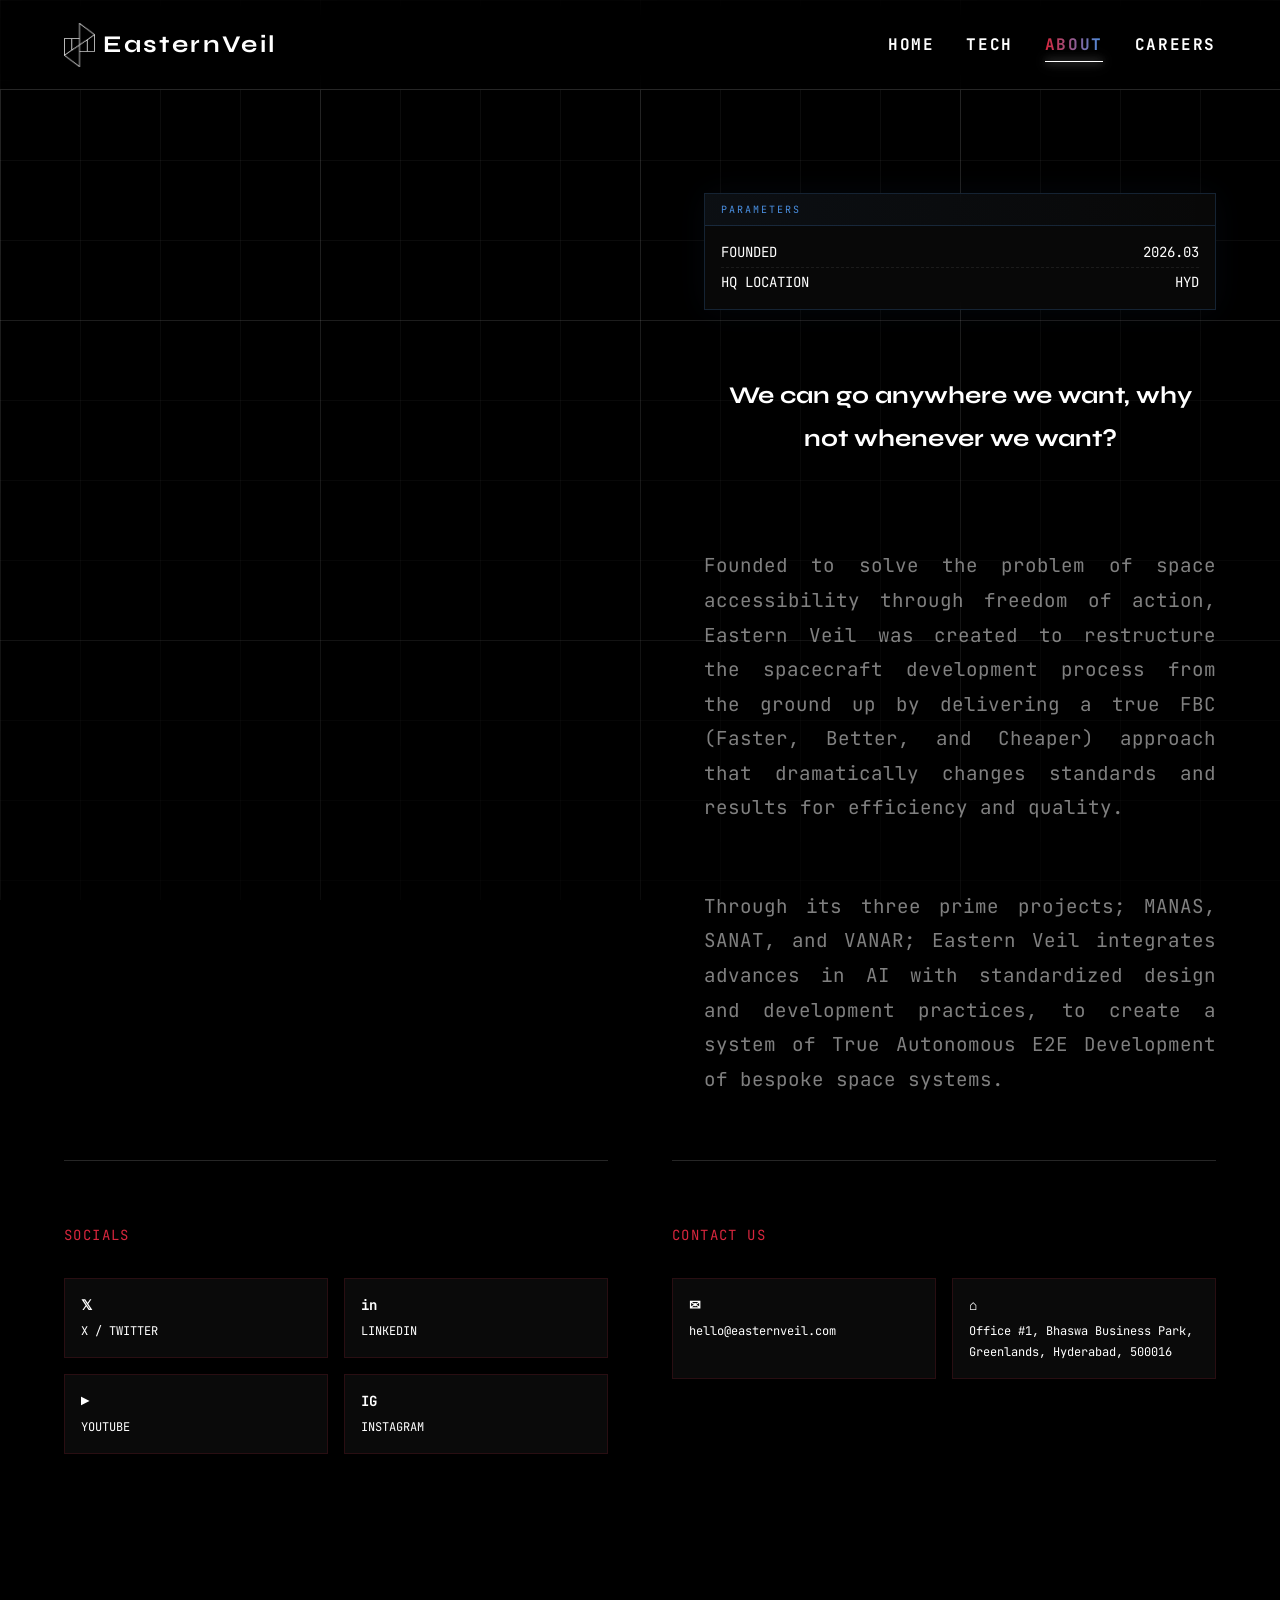
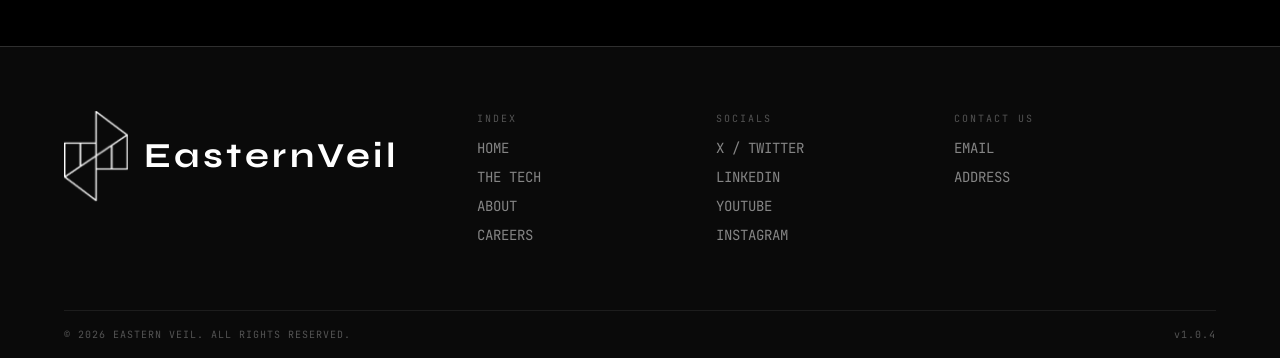
==== about.html @ 97154f91 "Initial commit" ====
<!DOCTYPE html>
<html lang="en">
<head>
    <meta charset="UTF-8">
    <link rel="icon" type="image/png" href="assets/logo.png">
    <meta name="viewport" content="width=device-width, initial-scale=1.0">
    <title>About - Eastern Veil</title>
    
    <!-- Typography -->
    <link rel="preconnect" href="https://fonts.googleapis.com">
    <link rel="preconnect" href="https://fonts.gstatic.com" crossorigin>
    <link href="https://fonts.googleapis.com/css2?family=JetBrains+Mono:wght@400;700&family=Syne:wght@400;700;800&display=swap" rel="stylesheet">
    
    <link rel="stylesheet" href="styles.css">
    <style>
        .about-main-grid {
            display: grid;
            grid-template-columns: 1fr 1fr;
            gap: var(--space-2xl);
            max-width: 1300px;
            margin: 0 auto;
            padding: calc(var(--space-2xl) + 60px) var(--space-xl) var(--space-xl);
        }

        .about-left {
            display: flex;
            flex-direction: column;
            gap: var(--space-lg);
        }

        .about-right {
            display: flex;
            flex-direction: column;
            gap: var(--space-xl);
            padding-top: 5px; /* Perfect visual alignment with the Origin title */
        }

        .about-title {
            font-size: clamp(3rem, 6vw, 6rem);
            margin-bottom: 0;
            border-bottom: none;
            padding-bottom: 0;
            z-index: 10;
        }

        .globe-container {
            width: 100%;
            max-width: 600px;
            aspect-ratio: 1;
            position: relative;
            z-index: 5;
        }

        .globe-container canvas {
            width: 100%;
            height: 100%;
            cursor: grab;
            display: block;
            border-radius: 50%;
        }

        .globe-container::after {
            content: '';
            position: absolute;
            top: 50%;
            left: 50%;
            transform: translate(-50%, -50%);
            width: 95%;
            height: 95%;
            border-radius: 50%;
            /* Thin, bright white atmosphere aura */
            box-shadow: 0 0 50px 10px rgba(255, 255, 255, 0.5), 
                        inset 0 0 30px 10px rgba(255, 255, 255, 0.4);
            z-index: -1;
            pointer-events: none;
        }

        .globe-container canvas:active {
            cursor: grabbing;
        }

        @media (max-width: 900px) {
            .about-main-grid {
                grid-template-columns: 1fr;
                text-align: center;
            }
            .about-left, .about-right {
                align-items: center;
            }
            .about-title {
                border-bottom: 2px solid var(--border-color);
                width: 100%;
                padding-bottom: var(--space-sm);
            }
            .about-right {
                padding-top: 0;
            }
        }

        .about-meta {
            position: sticky;
            top: 100px;
            display: flex;
            flex-direction: column;
            gap: var(--space-lg);
            height: max-content;
        }

        .meta-group {
            border: 1px solid rgba(74, 144, 226, 0.2);
            box-shadow: 0 0 30px rgba(74, 144, 226, 0.05);
            background: rgba(10, 10, 10, 0.8);
            backdrop-filter: blur(8px);
        }

        .meta-header {
            padding: var(--space-sm) var(--space-md);
            border-bottom: 1px solid rgba(74, 144, 226, 0.2);
            background: linear-gradient(90deg, rgba(74, 144, 226, 0.05), transparent);
            color: var(--accent-blue);
            font-size: 10px;
            letter-spacing: 0.2em;
        }

        .meta-content {
            padding: var(--space-md);
            display: flex;
            flex-direction: column;
            gap: var(--space-xs);
        }

        .meta-row {
            display: flex;
            justify-content: space-between;
            border-bottom: 1px dashed var(--border-subtle);
            padding-bottom: 4px;
        }

        .meta-row:last-child {
            border-bottom: none;
            padding-bottom: 0;
        }

        .about-text {
            display: flex;
            flex-direction: column;
            gap: var(--space-xl);
            font-family: var(--font-display);
            font-size: 1.2rem;
            line-height: 1.8;
            color: var(--text-muted);
        }

        .about-text p:first-child {
            font-size: 1.8rem;
            color: var(--text-primary);
            font-weight: 700;
        }

        .team-section {
            padding-top: var(--space-xl);
            border-top: 1px solid var(--border-color);
        }
        
        .team-title {
            font-family: var(--font-mono);
            font-size: 14px;
            color: var(--accent-red);
            letter-spacing: 0.1em;
            margin-bottom: var(--space-lg);
        }

        .team-grid {
            display: grid;
            grid-template-columns: repeat(auto-fill, minmax(200px, 1fr));
            gap: var(--space-md);
        }

        .team-member {
            border: 1px solid rgba(215, 38, 61, 0.15);
            padding: var(--space-md);
            background: var(--bg-surface);
            transition: all 0.2s;
        }
        
        .team-member:hover {
            background: var(--bg-surface-elevated);
            border-color: rgba(215, 38, 61, 0.3);
            box-shadow: inset 0 0 20px rgba(215, 38, 61, 0.05);
        }

        .member-name {
            color: var(--text-primary);
            font-weight: 700;
            display: block;
            margin-bottom: 4px;
        }

        .member-role {
            font-size: 12px;
        }

        @media (max-width: 768px) {
            .about-grid {
                grid-template-columns: 1fr;
            }
            .about-meta {
                position: static;
            }
        }
    </style>
</head>
<body>
    <div class="grid-overlay"></div>

    <nav-section></nav-section>

    <main>
        <section class="about-main-grid">
            <globe-section></globe-section>

            <div class="about-right">
                <about-parameters></about-parameters>
                <about-description></about-description>
            </div>
        </section>

        <section style="max-width: 1300px; margin: 0 auto; padding: 0 var(--space-xl) var(--space-xl);">
            <about-socials></about-socials>
        </section>
    </main>

    <footer-section></footer-section>

    <!-- Component Modules -->
    <script type="module" src="components/NavSection.js"></script>
    <script type="module" src="components/GlobeSection.js"></script>
    <script type="module" src="components/AboutParameters.js"></script>
    <script type="module" src="components/AboutDescription.js"></script>
    <script type="module" src="components/AboutSocials.js"></script>
    <script type="module" src="components/FooterSection.js"></script>

    <!-- Core Interaction Scripts -->
    <script src="main.js"></script>
    <script src="cursor.js"></script>
</body>
</html>
---- styles.css ----
/* ==========================================================================
   Eastern Veil - Design System
   Inspired by @srotimi_ui aesthetic
   ========================================================================== */

:root {
    /* Color Palette */
    --bg-base: #000000;
    --bg-surface: #0a0a0a;
    --bg-surface-elevated: #111111;
    
    --grid-line: rgba(255, 255, 255, 0.05);
    --grid-line-strong: rgba(255, 255, 255, 0.1);
    
    --text-primary: #ffffff;
    --text-muted: rgba(255, 255, 255, 0.5);
    --text-dim: rgba(255, 255, 255, 0.3);
    
    --accent-red: #d7263d;
    --accent-red-glow: rgba(215, 38, 61, 0.3);
    --accent-blue: #4a90e2;
    --accent-blue-glow: rgba(74, 144, 226, 0.3);
    
    --border-color: rgba(255, 255, 255, 0.15);
    --border-subtle: rgba(255, 255, 255, 0.08);

    /* Typography */
    --font-display: 'Syne', sans-serif;
    --font-mono: 'JetBrains Mono', monospace;
    
    /* Spacing */
    --space-xs: 4px;
    --space-sm: 8px;
    --space-md: 16px;
    --space-lg: 32px;
    --space-xl: 64px;
    --space-2xl: 128px;
    
    /* Grid Size */
    --grid-size: 80px;
    
    /* Transitions */
    --transition-fast: 150ms ease-out;
    --transition-base: 300ms ease-out;
    --transition-slow: 600ms cubic-bezier(0.16, 1, 0.3, 1);
}

/* ==========================================================================
   Reset & Base Styles
   ========================================================================== */

* {
    margin: 0;
    padding: 0;
    box-sizing: border-box;
}

body {
    background-color: var(--bg-base);
    color: var(--text-primary);
    font-family: var(--font-mono);
    font-size: 14px;
    line-height: 1.5;
    -webkit-font-smoothing: antialiased;
    -moz-osx-font-smoothing: grayscale;
    overflow-x: hidden;
    position: relative;
    min-height: 100vh;
}

/* ==========================================================================
   Grid Background (Stephen's signature)
   ========================================================================== */

.grid-overlay {
    position: fixed;
    top: 0;
    left: 0;
    width: 100vw;
    height: 100vh;
    pointer-events: none;
    z-index: -1;
    background-size: var(--grid-size) var(--grid-size);
    background-image: 
        linear-gradient(to right, var(--grid-line) 1px, transparent 1px),
        linear-gradient(to bottom, var(--grid-line) 1px, transparent 1px);
    mask-image: linear-gradient(to bottom, rgba(0,0,0,1) 0%, rgba(0,0,0,0.3) 100%);
    -webkit-mask-image: linear-gradient(to bottom, rgba(0,0,0,1) 0%, rgba(0,0,0,0.3) 100%);
}

/* Add stronger markers at intersections */
.grid-overlay::after {
    content: '';
    position: absolute;
    top: 0;
    left: 0;
    width: 100%;
    height: 100%;
    background-size: calc(var(--grid-size) * 4) calc(var(--grid-size) * 4);
    background-image: 
        linear-gradient(to right, var(--grid-line-strong) 1px, transparent 1px),
        linear-gradient(to bottom, var(--grid-line-strong) 1px, transparent 1px);
}

/* ==========================================================================
   Typography Utilities
   ========================================================================== */

h1, h2, h3, h4, h5, h6 {
    font-family: var(--font-display);
    font-weight: 700;
    letter-spacing: -0.02em;
}

a {
    color: var(--text-primary);
    text-decoration: none;
    transition: color var(--transition-fast);
}

a:hover {
    color: var(--accent-red);
}

.accent-blue { color: var(--accent-blue); }
.accent-red { color: var(--accent-red); }

/* ==========================================================================
   Navigation
   ========================================================================== */

.main-nav {
    position: fixed;
    top: 0;
    left: 0;
    width: 100%;
    height: 90px;
    background: rgba(0, 0, 0, 0.8);
    backdrop-filter: blur(12px);
    -webkit-backdrop-filter: blur(12px);
    border-bottom: 1px solid var(--border-color);
    z-index: 100;
}

.nav-container {
    display: flex;
    justify-content: space-between;
    align-items: center;
    height: 100%;
    padding: 0 var(--space-xl);
    max-width: 1600px;
    margin: 0 auto;
}

.logo {
    display: flex;
    align-items: center;
    gap: var(--space-sm);
    font-weight: 700;
    letter-spacing: 0.1em;
    font-size: 1.5rem;
}

.nav-logo-img {
    height: 44px;
    width: auto;
    mix-blend-mode: screen; /* Drops the black background, keeps the white lines */
}

.nav-links {
    display: flex;
    gap: var(--space-lg);
}

.nav-links a {
    letter-spacing: 0.1em;
    position: relative;
    padding: var(--space-xs) 0;
    font-weight: 700;
    font-size: 1rem;
    
    background: linear-gradient(90deg, var(--accent-red) 0%, var(--accent-blue) 50%, #fff 50%, #fff 100%);
    background-size: 200% auto;
    background-position: 100% center;
    color: transparent;
    -webkit-background-clip: text;
    background-clip: text;
    transition: background-position 0.4s ease-out, text-shadow 0.4s ease-out;
}

.nav-links a:hover {
    background-position: 0% center;
    text-shadow: 0 0 15px rgba(215, 38, 61, 0.4);
}

.nav-links a.active {
    background: linear-gradient(90deg, var(--accent-red) 0%, var(--accent-blue) 100%);
    background-size: 100% auto;
    color: transparent;
    -webkit-background-clip: text;
    background-clip: text;
}

.nav-links a.active::after {
    content: '';
    position: absolute;
    bottom: -1px;
    left: 0;
    width: 100%;
    height: 1px;
    background: #fff;
    box-shadow: 0 0 8px rgba(255, 255, 255, 0.8), 0 0 15px rgba(255, 255, 255, 0.4);
}

/* ==========================================================================
   Hero Section
   ========================================================================== */

.hero {
    position: relative;
    height: 100vh;
    display: flex;
    align-items: center;
    justify-content: center;
    overflow: hidden;
}

#nebula-canvas {
    position: absolute;
    top: 0;
    left: 0;
    width: 100%;
    height: 100%;
    z-index: 0;
}



.hero-content {
    position: relative;
    z-index: 10;
    text-align: center;
    max-width: 1000px;
    padding: 0 var(--space-lg);
    display: flex;
    flex-direction: column;
    align-items: center;
    gap: var(--space-xl);
}

.hero-top-meta {
    display: flex;
    gap: var(--space-xl);
    color: var(--text-muted);
    font-size: 12px;
    letter-spacing: 0.1em;
    border: 1px solid var(--border-subtle);
    padding: var(--space-sm) var(--space-md);
    background: rgba(0,0,0,0.4);
    backdrop-filter: blur(4px);
}

.hero-title {
    font-size: clamp(3rem, 7vw, 6rem);
    line-height: 1.1;
    display: flex;
    flex-direction: column;
    text-shadow: 0 4px 24px rgba(0,0,0,0.5);
}

.hero-title .word {
    opacity: 0;
    display: inline-block;
    animation: revealWord 0.6s cubic-bezier(0.2, 0.8, 0.2, 1) forwards;
}

@keyframes revealWord {
    0% { opacity: 0; transform: translateY(20px); filter: blur(8px); }
    100% { opacity: 1; transform: translateY(0); filter: blur(0); }
}

.word.w1 { animation-delay: 0.3s; }
.word.w2 { animation-delay: 0.6s; }
.word.w3 { animation-delay: 0.8s; }
.word.w4 { animation-delay: 1.0s; }
.word.w5 { animation-delay: 1.3s; }
.word.w6 { animation-delay: 1.5s; }
.word.w7 { animation-delay: 1.7s; }

.hero-title .highlight {
    display: inline-block;
}

.hero-title .highlight .word {
    background: linear-gradient(to right, #fff, var(--text-muted));
    -webkit-background-clip: text;
    -webkit-text-fill-color: transparent;
    background-clip: text;
}

/* ==========================================================================
   Comet Buffer Animation
   ========================================================================== */

.comet-target {
    position: relative;
    display: inline-block;
}

.comet-buffer {
    position: absolute;
    bottom: -15px; /* Sits underneath the target line */
    left: 0;
    width: 100%;
    height: 2px;
    background: rgba(255, 255, 255, 0.04);
}

.comet-line {
    position: absolute;
    top: 0;
    left: 0;
    height: 100%;
    width: 100%;
    background: linear-gradient(90deg, transparent, var(--accent-red) 70%, #fff 100%);
    transform-origin: left;
    transform: scaleX(0);
    animation: cometDraw 1.5s cubic-bezier(0.4, 0, 0.2, 1) forwards;
    animation-delay: 2.3s; /* Waits for word 'Light.' (1.7s + 0.6s duration) */
}

.comet-head {
    position: absolute;
    top: -2px; /* Centers 6px head on 2px track */
    left: 0;
    width: 6px;
    height: 6px;
    background: #fff;
    border-radius: 50%;
    box-shadow: 0 0 15px 5px var(--accent-blue), 0 0 30px 10px rgba(215, 38, 61, 0.8);
    opacity: 0;
    animation: cometShoot 1.5s cubic-bezier(0.4, 0, 0.2, 1) forwards;
    animation-delay: 2.3s;
}

@keyframes cometDraw {
    0% { transform: scaleX(0); opacity: 0; }
    15% { opacity: 1; }
    100% { transform: scaleX(1); opacity: 1; }
}

@keyframes cometShoot {
    0% { left: 0%; opacity: 0; }
    15% { opacity: 1; }
    100% { left: 100%; opacity: 0; display: none; }
}

/* ==========================================================================
   Section Panels (Stephen's Style)
   ========================================================================== */

.section-panel {
    padding: var(--space-xl);
    max-width: 1400px;
    margin: 0 auto;
    position: relative;
}

.panel-container {
    border: 1px solid #ffffff;
    box-shadow: 0 0 60px rgba(255, 255, 255, 0.05), inset 0 0 30px rgba(255, 255, 255, 0.02);
    background: var(--bg-surface);
    position: relative;
}

.panel-header {
    display: grid;
    grid-template-columns: auto 1fr auto;
    border-bottom: 1px solid #ffffff;
    padding: var(--space-md);
    background: linear-gradient(90deg, rgba(255, 255, 255, 0.05), transparent);
    font-size: 12px;
    letter-spacing: 0.1em;
}

.panel-header > span {
    padding: 0 var(--space-md);
}

.panel-id { color: var(--text-muted); border-right: 1px solid var(--border-color); }
.panel-title { color: var(--text-primary); }
.panel-status { color: var(--accent-red); border-left: 1px solid var(--border-color); }

.panel-body {
    padding: var(--space-xl);
}

/* ==========================================================================
   Mission Section
   ========================================================================== */

.mission-text {
    font-size: clamp(2rem, 4vw, 3rem);
    max-width: 800px;
    margin-bottom: var(--space-xl);
    line-height: 1.2;
}

.mission-grid {
    display: grid;
    grid-template-columns: repeat(auto-fit, minmax(280px, 1fr));
    gap: 1px; /* Borders via background */
    background: rgba(255, 255, 255, 0.2);
    border: 1px solid #ffffff;
}

.grid-card {
    background: var(--bg-surface);
    padding: var(--space-lg);
    transition: all var(--transition-base);
    position: relative;
}

.grid-card:hover {
    background: var(--bg-surface-elevated);
    box-shadow: inset 0 0 40px rgba(255, 255, 255, 0.08);
}

.card-header {
    display: flex;
    align-items: center;
    gap: var(--space-sm);
    margin-bottom: var(--space-md);
    color: var(--text-primary);
}

.card-header h3 {
    font-family: var(--font-mono);
    font-size: 14px;
    letter-spacing: 0.1em;
}

.card-icon {
    font-size: 18px;
}

.grid-card p {
    color: var(--text-muted);
}

/* ==========================================================================
   News Section (SEC 02)
   ========================================================================== */


.news-carousel {
    width: 100%;
    overflow: hidden;
    padding: var(--space-md) 0;
    position: relative;
}

/* Gradients on edges to blend the scrolling */
.news-carousel::before, .news-carousel::after {
    content: '';
    position: absolute;
    top: 0;
    bottom: 0;
    width: 100px;
    z-index: 2;
    pointer-events: none;
}
.news-carousel::before { left: 0; background: linear-gradient(to right, var(--bg-surface), transparent); }
.news-carousel::after { right: 0; background: linear-gradient(to left, var(--bg-surface), transparent); }

.news-track {
    display: flex;
    gap: var(--space-lg);
    width: max-content;
    animation: marquee 40s linear infinite;
}

.news-track:hover {
    animation-play-state: paused;
}

@keyframes marquee {
    0% { transform: translateX(0); }
    100% { transform: translateX(calc(-50% - (var(--space-lg) / 2))); }
}

.news-card {
    flex: 0 0 300px;
    display: flex;
    flex-direction: column;
    border: 1px solid #ffffff;
    background: var(--bg-surface);
    transition: all var(--transition-base);
    text-decoration: none;
    position: relative;
    overflow: hidden;
}

.news-card:hover {
    background: var(--bg-surface-elevated);
    box-shadow: inset 0 0 40px rgba(255, 255, 255, 0.08), 0 0 20px rgba(255, 255, 255, 0.1);
    transform: translateY(-2px);
}

.news-image-wrapper {
    width: 100%;
    height: 160px;
    position: relative;
    border-bottom: 1px solid #ffffff;
    overflow: hidden;
}

.news-image-wrapper img {
    width: 100%;
    height: 100%;
    object-fit: cover;
    filter: grayscale(80%) contrast(1.2);
    transition: filter var(--transition-slow), transform var(--transition-slow);
}

.news-card:hover .news-image-wrapper img {
    filter: grayscale(0%) contrast(1.1);
    transform: scale(1.05);
}

.news-overlay {
    position: absolute;
    inset: 0;
    background-image: 
        linear-gradient(to right, rgba(255, 255, 255, 0.1) 1px, transparent 1px),
        linear-gradient(to bottom, rgba(255, 255, 255, 0.1) 1px, transparent 1px);
    background-size: 20px 20px;
    pointer-events: none;
    mix-blend-mode: overlay;
}

.news-content {
    padding: var(--space-md) var(--space-md) var(--space-lg);
    display: flex;
    flex-direction: column;
    justify-content: center;
    gap: var(--space-sm);
}

.news-meta {
    display: flex;
    justify-content: space-between;
    font-size: 10px;
    letter-spacing: 0.1em;
    color: var(--accent-blue);
    margin-bottom: 4px;
}

.news-title {
    font-size: 1.1rem;
    color: var(--text-primary);
    line-height: 1.4;
    min-height: 2.8em;
}

.news-action {
    margin-top: var(--space-xs);
    font-size: 10px;
    letter-spacing: 0.1em;
    color: var(--text-muted);
    transition: color var(--transition-base);
}

.news-card:hover .news-action {
    color: var(--accent-red);
}

/* ==========================================================================
   Footer
   ========================================================================== */

.main-footer {
    border-top: 1px solid var(--border-color);
    padding: var(--space-xl) var(--space-xl) var(--space-md);
    background: var(--bg-surface);
    margin-top: var(--space-2xl);
}

.footer-grid {
    display: grid;
    grid-template-columns: 2fr 1fr 1fr 1.5fr;
    gap: var(--space-xl);
    max-width: 1400px;
    margin: 0 auto;
    margin-bottom: var(--space-xl);
}

.footer-col {
    display: flex;
    flex-direction: column;
    gap: var(--space-sm);
}

.footer-logo {
    font-weight: 700;
    letter-spacing: 0.1em;
    font-size: 1.2rem;
    margin-bottom: var(--space-xs);
}

.footer-col p {
    color: var(--text-muted);
}

.col-title {
    color: var(--text-dim);
    font-size: 10px;
    letter-spacing: 0.2em;
    margin-bottom: var(--space-xs);
}

.footer-col a {
    color: var(--text-muted);
}

.footer-col a:hover {
    color: var(--text-primary);
}

.footer-bottom {
    display: flex;
    justify-content: space-between;
    border-top: 1px solid var(--border-subtle);
    padding-top: var(--space-md);
    color: var(--text-dim);
    font-size: 10px;
    letter-spacing: 0.1em;
    max-width: 1400px;
    margin: 0 auto;
}

/* ==========================================================================
   Animations
   ========================================================================== */

@keyframes scroll {
    0% { transform: translateY(-100%); }
    100% { transform: translateY(100%); }
}

.fade-up {
    opacity: 0;
    transform: translateY(20px);
    transition: opacity 0.8s ease-out, transform 0.8s ease-out;
}

.fade-up.visible {
    opacity: 1;
    transform: translateY(0);
}

.delay-1 { transition-delay: 100ms; }
.delay-2 { transition-delay: 200ms; }
.delay-3 { transition-delay: 300ms; }
.delay-4 { transition-delay: 400ms; }

@media (prefers-reduced-motion: reduce) {
    *, ::before, ::after {
        animation-duration: 0.01ms !important;
        animation-iteration-count: 1 !important;
        transition-duration: 0.01ms !important;
        scroll-behavior: auto !important;
    }
    .fade-up {
        opacity: 1;
        transform: none;
    }
}

/* ==========================================================================
   Breakpoints
   ========================================================================== */

@media (min-width: 768px) {
    /* (Desktop specific styles) */
}

@media (max-width: 768px) {
    .footer-grid {
        grid-template-columns: 1fr;
    }
    
    .nav-links {
        display: none; /* In a real app, add mobile menu toggle */
    }
}
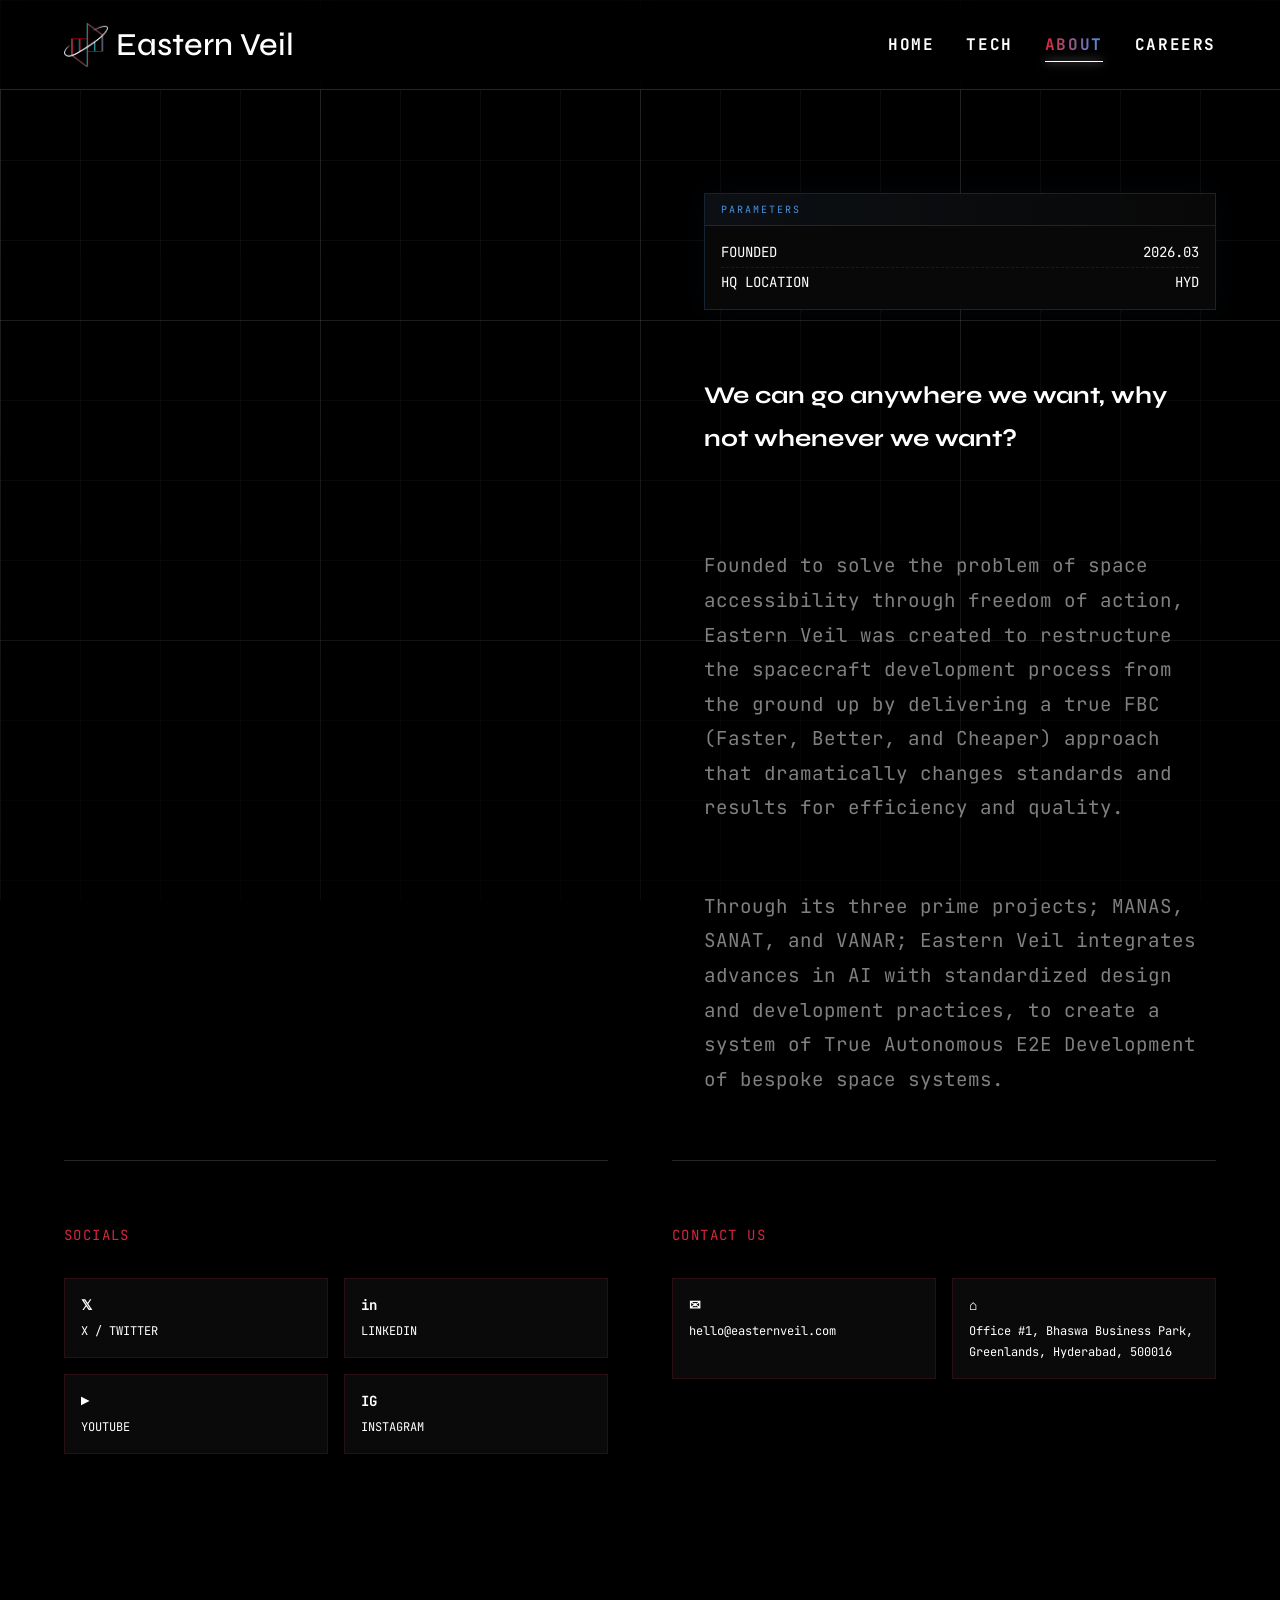
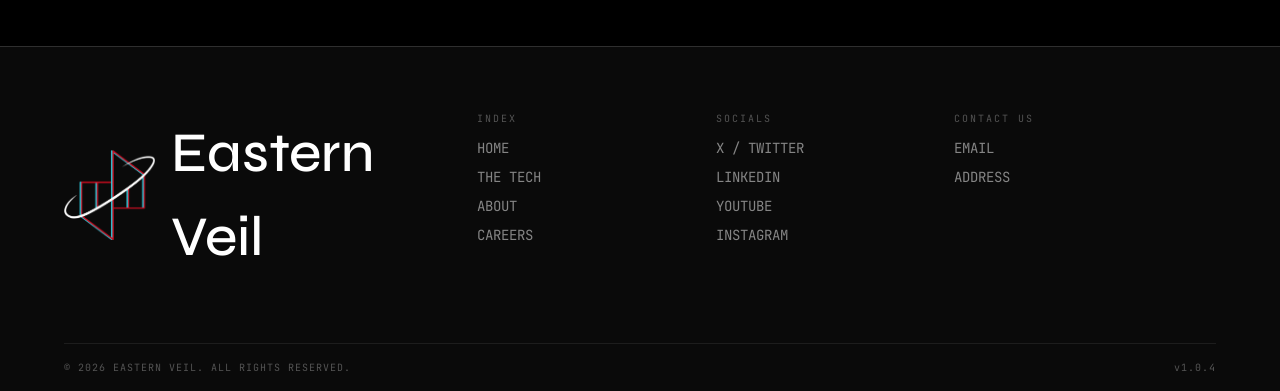
==== commit 0a49bcac: "UI Redesign: Mobile responsive adjustments and cosmetic polish" ====
--- a/about.html
+++ b/about.html
@@ -84,8 +84,12 @@
                 grid-template-columns: 1fr;
                 text-align: center;
             }
-            .about-left, .about-right {
+            .about-left {
                 align-items: center;
+            }
+            about-parameters {
+                display: block;
+                width: 100%;
             }
             .about-title {
                 border-bottom: 2px solid var(--border-color);
@@ -200,12 +204,21 @@
             font-size: 12px;
         }
 
+        .socials-grid {
+            display: grid;
+            grid-template-columns: 1fr 1fr;
+            gap: var(--space-xl);
+        }
+
         @media (max-width: 768px) {
             .about-grid {
                 grid-template-columns: 1fr;
             }
             .about-meta {
                 position: static;
+            }
+            .socials-grid {
+                grid-template-columns: 1fr;
             }
         }
     </style>
--- a/styles.css
+++ b/styles.css
@@ -156,9 +156,15 @@
     display: flex;
     align-items: center;
     gap: var(--space-sm);
-    font-weight: 700;
-    letter-spacing: 0.1em;
-    font-size: 1.5rem;
+    font-weight: 500;
+    letter-spacing: normal;
+    font-size: 2rem;
+    transition: all var(--transition-fast);
+}
+
+.logo:hover {
+    color: var(--text-primary);
+    text-shadow: 0 0 8px rgba(255, 255, 255, 0.8), 0 0 15px rgba(255, 255, 255, 0.6);
 }
 
 .nav-logo-img {
@@ -408,7 +414,7 @@
 
 .mission-grid {
     display: grid;
-    grid-template-columns: repeat(auto-fit, minmax(280px, 1fr));
+    grid-template-columns: repeat(auto-fit, minmax(min(100%, 280px), 1fr));
     gap: 1px; /* Borders via background */
     background: rgba(255, 255, 255, 0.2);
     border: 1px solid #ffffff;
@@ -682,15 +688,111 @@
    ========================================================================== */
 
 @media (min-width: 768px) {
-    /* (Desktop specific styles) */
+    .mobile-menu-btn {
+        display: none;
+    }
 }
 
 @media (max-width: 768px) {
+    /* Layout & Spacing */
+    .section-panel {
+        padding: var(--space-lg) var(--space-md);
+    }
+    
+    .hero-title {
+        font-size: clamp(2.5rem, 10vw, 4rem);
+    }
+    
+    .hero-top-meta {
+        font-size: 10px;
+        padding: var(--space-xs) var(--space-sm);
+        flex-wrap: wrap;
+        justify-content: center;
+    }
+    
+    .hero-content {
+        padding: 0 var(--space-md);
+        gap: var(--space-lg);
+    }
+    
+    /* Footer */
     .footer-grid {
-        grid-template-columns: 1fr;
+        grid-template-columns: repeat(3, 1fr);
+        gap: var(--space-lg);
+    }
+    
+    .footer-col:first-child {
+        grid-column: 1 / -1;
+        margin-bottom: var(--space-md);
+    }
+    
+    .footer-col:first-child > div {
+        justify-content: center;
+    }
+    
+    .main-footer {
+        padding: var(--space-lg) var(--space-md) var(--space-md);
+    }
+    
+    /* Navigation Dropdown */
+    .mobile-menu-btn {
+        display: flex;
+        flex-direction: column;
+        justify-content: space-between;
+        width: 30px;
+        height: 20px;
+        background: transparent;
+        border: none;
+        cursor: pointer;
+        z-index: 110;
+        padding: 0;
+    }
+    
+    .mobile-menu-btn .bar {
+        height: 2px;
+        width: 100%;
+        background-color: var(--text-primary);
+        border-radius: 2px;
+        transition: all 0.3s ease;
+    }
+    
+    .mobile-menu-btn.is-open .line1 {
+        transform: translateY(9px) rotate(45deg);
+    }
+    .mobile-menu-btn.is-open .line2 {
+        opacity: 0;
+    }
+    .mobile-menu-btn.is-open .line3 {
+        transform: translateY(-9px) rotate(-45deg);
     }
     
     .nav-links {
-        display: none; /* In a real app, add mobile menu toggle */
-    }
-}
+        position: fixed;
+        top: 90px;
+        left: 0;
+        width: 100%;
+        background: rgba(0, 0, 0, 0.95);
+        backdrop-filter: blur(16px);
+        -webkit-backdrop-filter: blur(16px);
+        border-bottom: 1px solid var(--border-color);
+        flex-direction: column;
+        padding: var(--space-xl) var(--space-lg);
+        gap: var(--space-xl);
+        transform: translateY(-150%);
+        opacity: 0;
+        visibility: hidden;
+        transition: all var(--transition-base);
+        z-index: 105;
+        align-items: center;
+    }
+    
+    .nav-links.is-open {
+        transform: translateY(0);
+        opacity: 1;
+        visibility: visible;
+    }
+    
+    .nav-links a {
+        font-size: 1.2rem;
+    }
+}
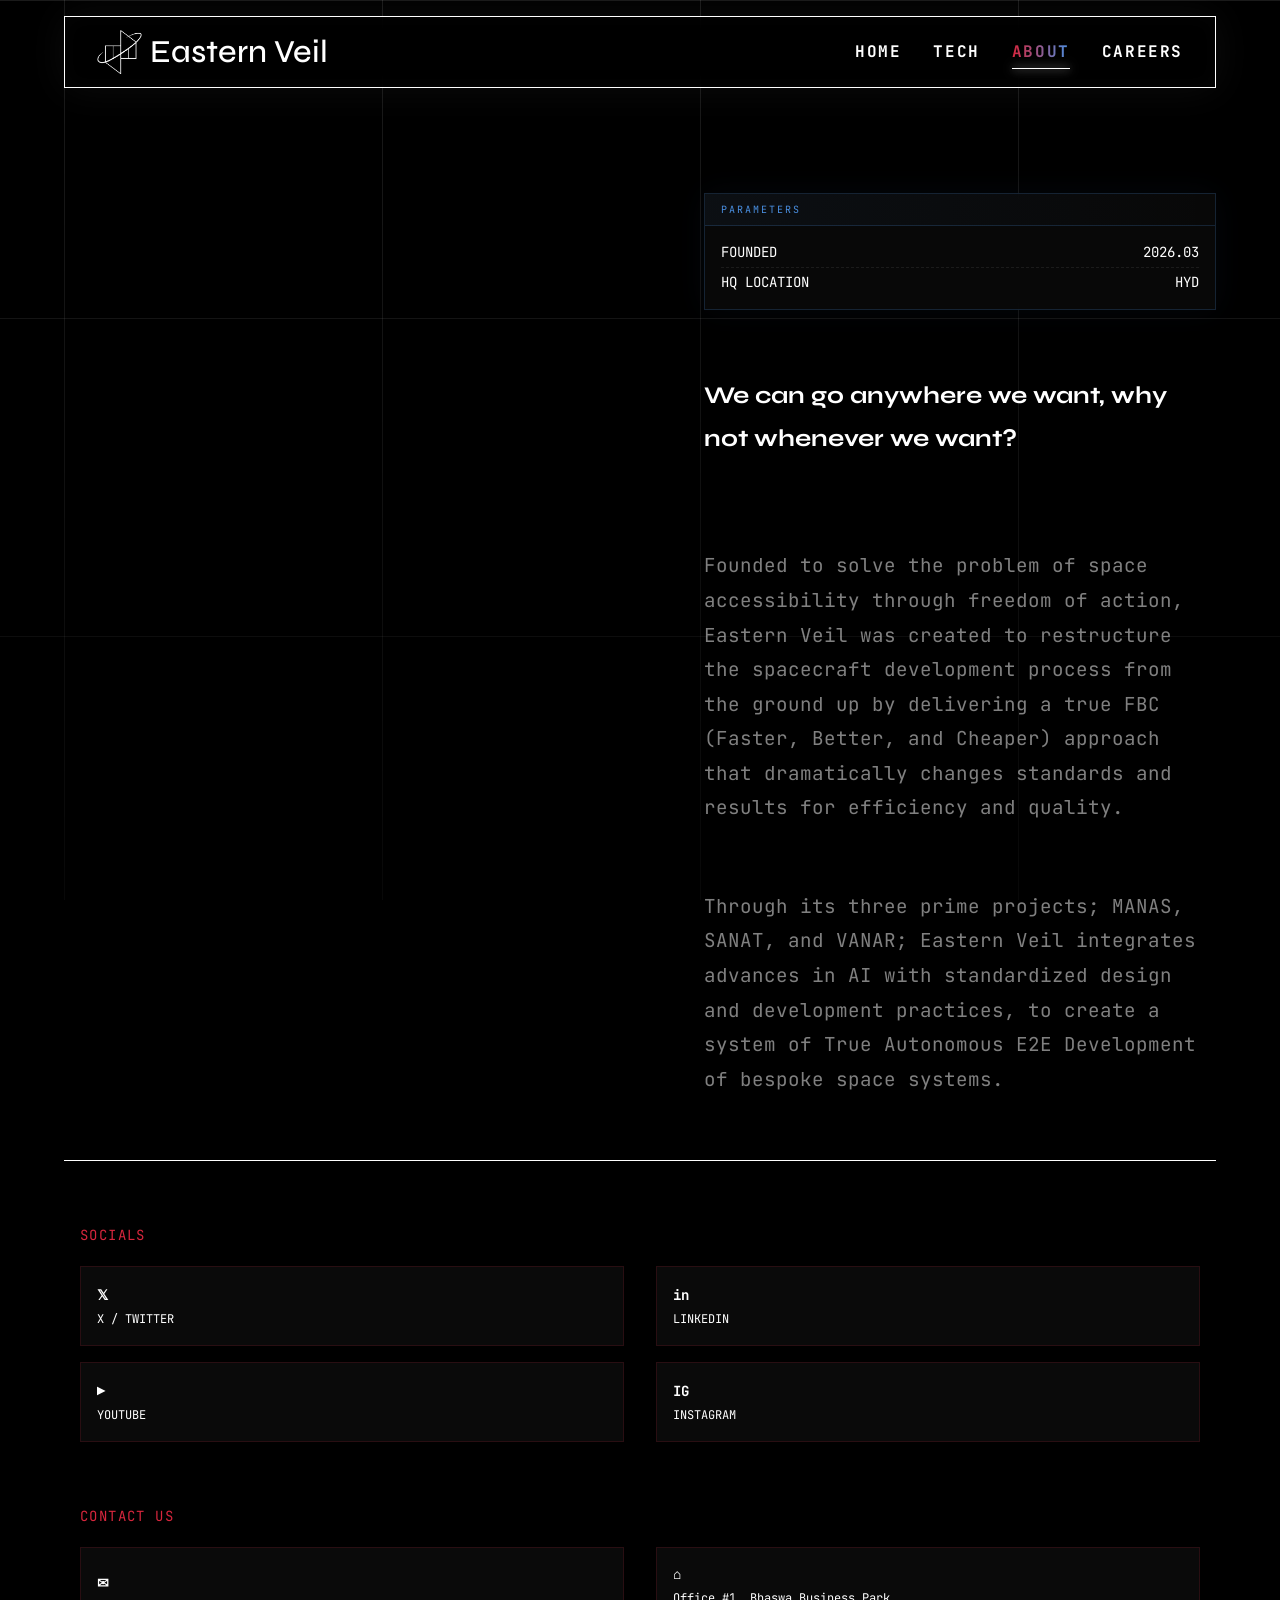
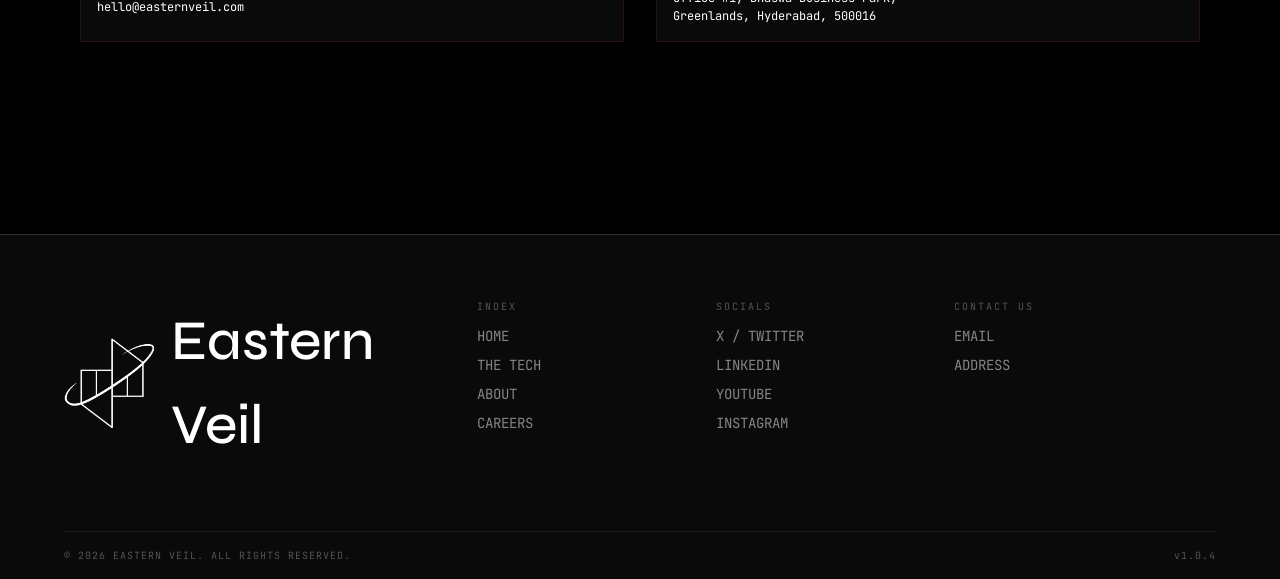
==== commit b1e848ef: "Frontend layout, styling, and animation improvements" ====
--- a/about.html
+++ b/about.html
@@ -161,30 +161,44 @@
             font-weight: 700;
         }
 
-        .team-section {
+        .socials-master-grid {
+            display: grid;
+            grid-template-columns: 636px 636px;
+            border-top: 1px solid #ffffff;
             padding-top: var(--space-xl);
-            border-top: 1px solid var(--border-color);
-        }
-        
+            justify-content: center;
+        }
+
+        .socials-block {
+            display: grid;
+            grid-template-columns: 318px 318px;
+            row-gap: var(--space-md);
+            align-content: start;
+        }
+
         .team-title {
             font-family: var(--font-mono);
             font-size: 14px;
             color: var(--accent-red);
             letter-spacing: 0.1em;
-            margin-bottom: var(--space-lg);
-        }
-
-        .team-grid {
-            display: grid;
-            grid-template-columns: repeat(auto-fill, minmax(200px, 1fr));
-            gap: var(--space-md);
+            margin: 0 var(--space-md);
+            padding-bottom: var(--space-xs);
+            grid-column: 1 / -1;
         }
 
         .team-member {
             border: 1px solid rgba(215, 38, 61, 0.15);
             padding: var(--space-md);
+            margin: 0 var(--space-md);
             background: var(--bg-surface);
             transition: all 0.2s;
+            text-decoration: none;
+            cursor: pointer;
+            display: flex;
+            flex-direction: column;
+            justify-content: center;
+            height: 100%;
+            min-height: 80px;
         }
         
         .team-member:hover {
@@ -204,20 +218,18 @@
             font-size: 12px;
         }
 
-        .socials-grid {
-            display: grid;
-            grid-template-columns: 1fr 1fr;
-            gap: var(--space-xl);
-        }
-
+        @media (max-width: 1400px) {
+            .socials-master-grid {
+                grid-template-columns: 1fr;
+                gap: var(--space-xl);
+            }
+            .socials-block {
+                grid-template-columns: 1fr 1fr;
+            }
+        }
+        
         @media (max-width: 768px) {
-            .about-grid {
-                grid-template-columns: 1fr;
-            }
-            .about-meta {
-                position: static;
-            }
-            .socials-grid {
+            .socials-block {
                 grid-template-columns: 1fr;
             }
         }
@@ -238,7 +250,7 @@
             </div>
         </section>
 
-        <section style="max-width: 1300px; margin: 0 auto; padding: 0 var(--space-xl) var(--space-xl);">
+        <section style="max-width: 1400px; margin: 0 auto; padding: 0 var(--space-xl) var(--space-xl);">
             <about-socials></about-socials>
         </section>
     </main>
--- a/styles.css
+++ b/styles.css
@@ -37,7 +37,7 @@
     --space-2xl: 128px;
     
     /* Grid Size */
-    --grid-size: 80px;
+    --grid-size: 79.5px;
     
     /* Transitions */
     --transition-fast: 150ms ease-out;
@@ -53,6 +53,15 @@
     margin: 0;
     padding: 0;
     box-sizing: border-box;
+    -webkit-user-select: none;
+    -moz-user-select: none;
+    -ms-user-select: none;
+    user-select: none;
+    -webkit-user-drag: none;
+}
+
+html {
+    font-size: 16px;
 }
 
 body {
@@ -76,30 +85,23 @@
     position: fixed;
     top: 0;
     left: 0;
-    width: 100vw;
+    width: 100%;
     height: 100vh;
     pointer-events: none;
     z-index: -1;
-    background-size: var(--grid-size) var(--grid-size);
-    background-image: 
-        linear-gradient(to right, var(--grid-line) 1px, transparent 1px),
-        linear-gradient(to bottom, var(--grid-line) 1px, transparent 1px);
-    mask-image: linear-gradient(to bottom, rgba(0,0,0,1) 0%, rgba(0,0,0,0.3) 100%);
-    -webkit-mask-image: linear-gradient(to bottom, rgba(0,0,0,1) 0%, rgba(0,0,0,0.3) 100%);
-}
-
-/* Add stronger markers at intersections */
-.grid-overlay::after {
-    content: '';
-    position: absolute;
-    top: 0;
-    left: 0;
-    width: 100%;
-    height: 100%;
     background-size: calc(var(--grid-size) * 4) calc(var(--grid-size) * 4);
+    background-position: calc(50% + (var(--grid-size) * 2)) 0;
     background-image: 
         linear-gradient(to right, var(--grid-line-strong) 1px, transparent 1px),
         linear-gradient(to bottom, var(--grid-line-strong) 1px, transparent 1px);
+    mask-image: linear-gradient(to bottom, rgba(0,0,0,1) 0%, rgba(0,0,0,0.3) 100%);
+    -webkit-mask-image: linear-gradient(to bottom, rgba(0,0,0,1) 0%, rgba(0,0,0,0.3) 100%);
+}
+
+@media (max-width: 1400px) {
+    .grid-overlay {
+        background-position: var(--space-xl) 0;
+    }
 }
 
 /* ==========================================================================
@@ -131,14 +133,17 @@
 
 .main-nav {
     position: fixed;
-    top: 0;
-    left: 0;
-    width: 100%;
-    height: 90px;
+    top: var(--space-md);
+    left: 50%;
+    transform: translateX(-50%);
+    width: calc(100% - var(--space-xl) * 2);
+    max-width: 1400px;
+    height: 72px;
     background: rgba(0, 0, 0, 0.8);
     backdrop-filter: blur(12px);
     -webkit-backdrop-filter: blur(12px);
-    border-bottom: 1px solid var(--border-color);
+    border: 1px solid #ffffff;
+    box-shadow: 0 0 40px rgba(255, 255, 255, 0.05), inset 0 0 20px rgba(255, 255, 255, 0.02);
     z-index: 100;
 }
 
@@ -147,9 +152,8 @@
     justify-content: space-between;
     align-items: center;
     height: 100%;
-    padding: 0 var(--space-xl);
-    max-width: 1600px;
-    margin: 0 auto;
+    padding: 0 var(--space-lg);
+    width: 100%;
 }
 
 .logo {
@@ -695,6 +699,10 @@
 
 @media (max-width: 768px) {
     /* Layout & Spacing */
+    .grid-overlay {
+        background-position: var(--space-md) 0;
+    }
+
     .section-panel {
         padding: var(--space-lg) var(--space-md);
     }
@@ -766,12 +774,20 @@
         transform: translateY(-9px) rotate(-45deg);
     }
     
+    .main-nav {
+        width: calc(100% - var(--space-md) * 2);
+        top: var(--space-sm);
+        height: 64px;
+    }
+
     .nav-links {
         position: fixed;
-        top: 90px;
-        left: 0;
-        width: 100%;
+        top: calc(var(--space-sm) + 64px + var(--space-sm));
+        left: var(--space-md);
+        width: calc(100% - var(--space-md) * 2);
         background: rgba(0, 0, 0, 0.95);
+        border: 1px solid #ffffff;
+        box-shadow: 0 0 40px rgba(255, 255, 255, 0.05), inset 0 0 20px rgba(255, 255, 255, 0.02);
         backdrop-filter: blur(16px);
         -webkit-backdrop-filter: blur(16px);
         border-bottom: 1px solid var(--border-color);
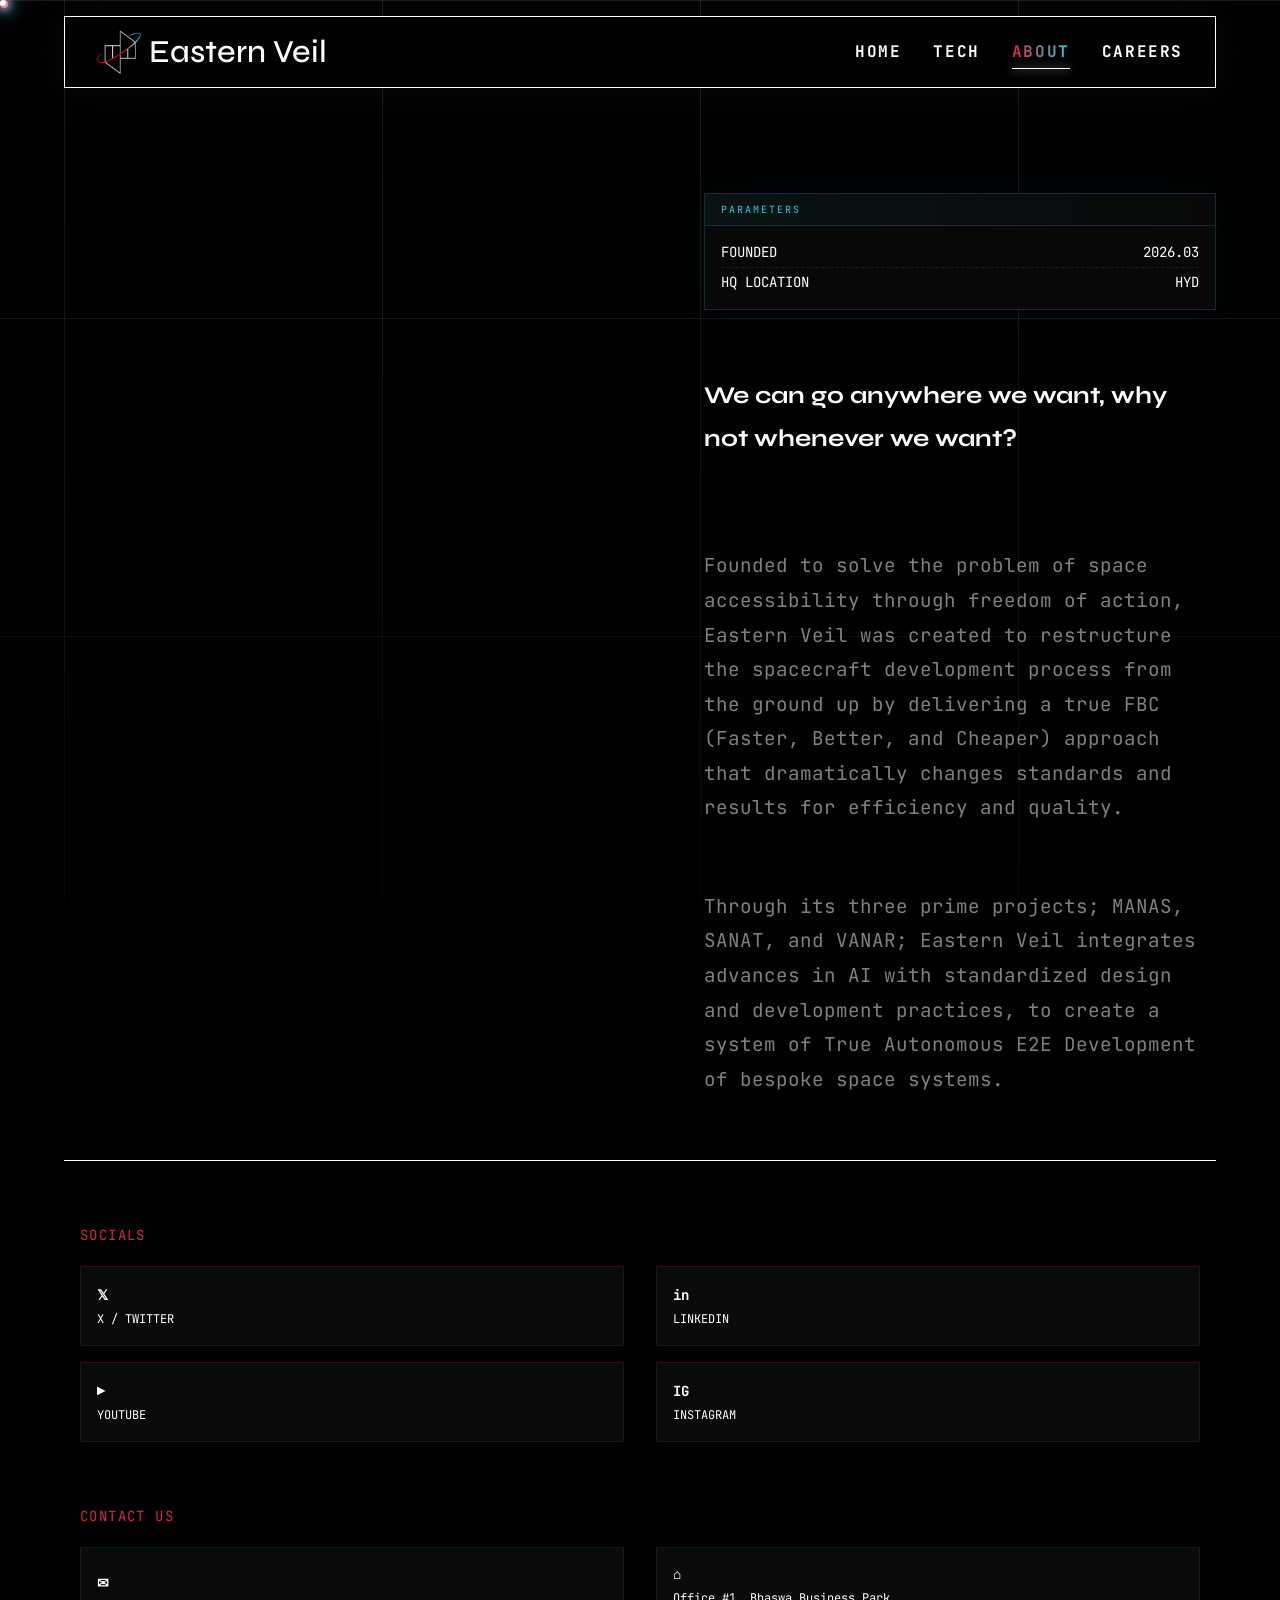
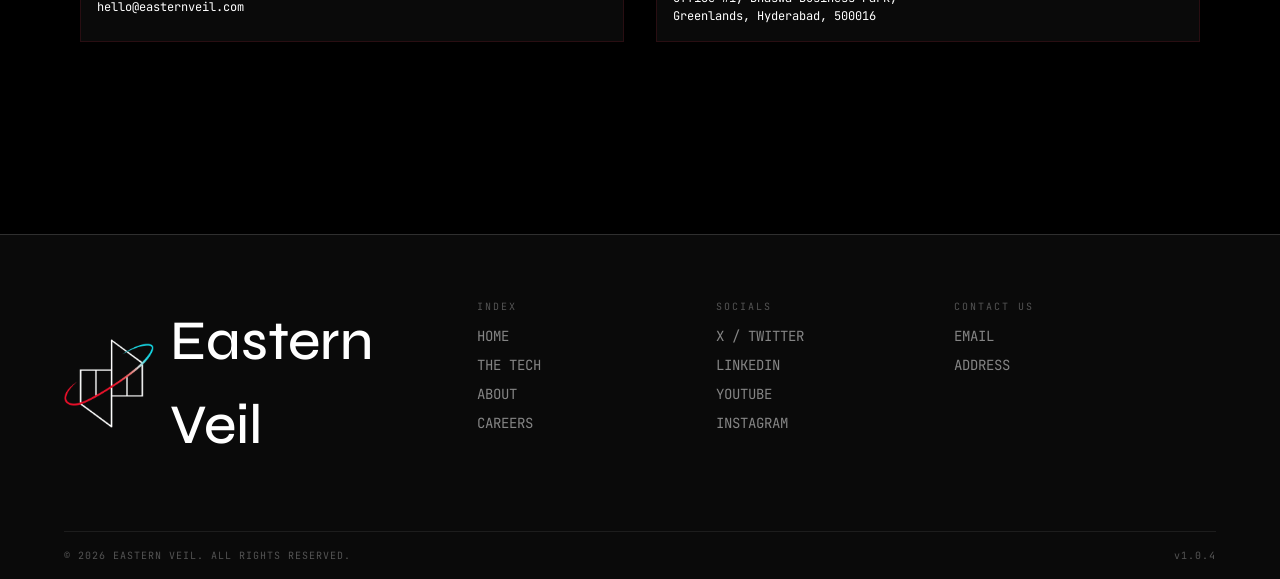
==== commit 24e83e35: "Finalize Eastern Veil Website UI/UX refinements" ====
--- a/about.html
+++ b/about.html
@@ -111,16 +111,16 @@
         }
 
         .meta-group {
-            border: 1px solid rgba(74, 144, 226, 0.2);
-            box-shadow: 0 0 30px rgba(74, 144, 226, 0.05);
+            border: 1px solid rgba(37, 206, 224, 0.2);
+            box-shadow: 0 0 30px rgba(37, 206, 224, 0.05);
             background: rgba(10, 10, 10, 0.8);
             backdrop-filter: blur(8px);
         }
 
         .meta-header {
             padding: var(--space-sm) var(--space-md);
-            border-bottom: 1px solid rgba(74, 144, 226, 0.2);
-            background: linear-gradient(90deg, rgba(74, 144, 226, 0.05), transparent);
+            border-bottom: 1px solid rgba(37, 206, 224, 0.2);
+            background: linear-gradient(90deg, rgba(37, 206, 224, 0.05), transparent);
             color: var(--accent-blue);
             font-size: 10px;
             letter-spacing: 0.2em;
--- a/styles.css
+++ b/styles.css
@@ -18,8 +18,8 @@
     
     --accent-red: #d7263d;
     --accent-red-glow: rgba(215, 38, 61, 0.3);
-    --accent-blue: #4a90e2;
-    --accent-blue-glow: rgba(74, 144, 226, 0.3);
+    --accent-blue: #25cee0;
+    --accent-blue-glow: rgba(37, 206, 224, 0.3);
     
     --border-color: rgba(255, 255, 255, 0.15);
     --border-subtle: rgba(255, 255, 255, 0.08);
@@ -410,6 +410,8 @@
    ========================================================================== */
 
 .mission-text {
+    font-family: var(--font-mono);
+    font-weight: 400;
     font-size: clamp(2rem, 4vw, 3rem);
     max-width: 800px;
     margin-bottom: var(--space-xl);
@@ -418,10 +420,25 @@
 
 .mission-grid {
     display: grid;
-    grid-template-columns: repeat(auto-fit, minmax(min(100%, 280px), 1fr));
+    grid-template-columns: repeat(3, 1fr);
     gap: 1px; /* Borders via background */
     background: rgba(255, 255, 255, 0.2);
     border: 1px solid #ffffff;
+}
+
+@media (max-width: 900px) {
+    .mission-grid {
+        grid-template-columns: 1fr 1fr;
+    }
+    .mission-grid .grid-card:nth-child(3) {
+        grid-column: 1 / -1; /* Make Full Stack span horizontally on tablet/mobile */
+    }
+}
+
+@media (max-width: 600px) {
+    .mission-grid {
+        grid-template-columns: 1fr;
+    }
 }
 
 .grid-card {
@@ -429,11 +446,6 @@
     padding: var(--space-lg);
     transition: all var(--transition-base);
     position: relative;
-}
-
-.grid-card:hover {
-    background: var(--bg-surface-elevated);
-    box-shadow: inset 0 0 40px rgba(255, 255, 255, 0.08);
 }
 
 .card-header {
@@ -562,7 +574,7 @@
     justify-content: space-between;
     font-size: 10px;
     letter-spacing: 0.1em;
-    color: var(--accent-blue);
+    color: var(--accent-red);
     margin-bottom: 4px;
 }
 
@@ -582,7 +594,7 @@
 }
 
 .news-card:hover .news-action {
-    color: var(--accent-red);
+    color: var(--accent-blue);
 }
 
 /* ==========================================================================
